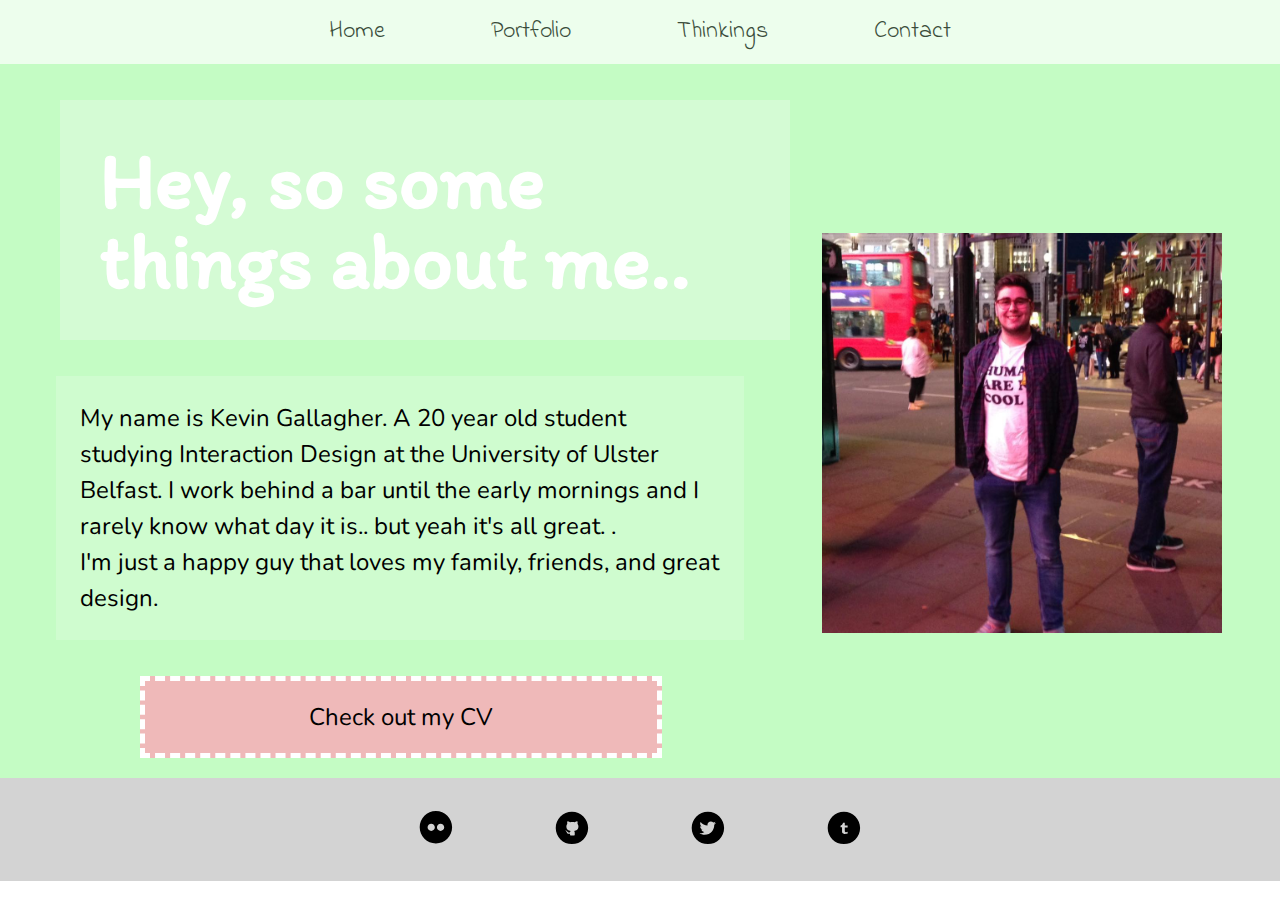
==== about.html @ bce04fdd "pls work" ====
<!DOCTYPE html>
<html>
<head>
    <link href="css/styleabout.css" media="all" type="text/css" rel="stylesheet" />
    <link href="css/animate.css" media="all" type="text/css" rel="stylesheet" />
    <title>Kevin Gallagher|About</title>
    <meta charset="UTF-8">
    <meta name="description" content="">
    <meta name="keywords" content="">
	<link href="https://fonts.googleapis.com/css?family=Coiny|Indie+Flower|Itim" rel="stylesheet"> 
    <link href="https://fonts.googleapis.com/css?family=Nunito" rel="stylesheet">

<script src="../kev/js/smooth-scroll.js"></script>

	<script>

	</script>
	
</head>

<header>

<nav class="homenav" id="top">
	<ul>
		<li>
			<a href="home.html" class="nav_item nav_item1">Home</a>
		</li> 
		<!--<li>
			<a  href="about.html" class="nav_item nav_item2">About</a>
		</li>-->
		<li>
			<a href="portfolio.html" class="nav_item nav_item3">Portfolio</a>
		</li>
		<li>
			<a href="blog.html" class="nav_item nav_item4">Thinkings</a>
		</li>
        <li>
			<a href="contact.html" class="nav_item nav_item5">Contact</a>
		</li>
	</ul>
</nav>
    </header
<body>

<section id="sectionThree" class="sectionThree">
 
	<h1 class="about"> Hey, so some things about me..</h1>
    
    <div class="me"><img src="image/me.jpg"/></div>
    <div class="aboutinfo"><p>My name is Kevin Gallagher. A 20 year old student studying Interaction Design at the University of Ulster Belfast. I work behind a bar until the early mornings and I rarely know what day it is.. but yeah it's all great. . </br/>I'm just a happy guy that loves my family, friends, and great design. 
    </p>
    	
    
    </div>
    <div class="me"><img src="image/me.jpg"/></div>
     <div class="button"><p>Check out my CV</p></div>   
        </div>
	
</section>
</body>
    <footer id="footer" class="footer">
<div class="social">
		<ul>
			<li><a href="https://www.flickr.com/photos/kevingallagherixd/"><img src="image/social-icons/flickr.svg" alt="Follow me on Flickr" /></a></li>
			<li><a href="https://github.com/kevingallagher"><img src="image/social-icons/github.svg" alt="Follow me on GitHub" /></a></li>
			<li><a href="http://www.twitter.com/kevingallag1"><img src="image/social-icons/twitter.svg" alt="Follow me on Twitter" /></a></li>
            <li><a href="http://designshideout.tumblr.com/"><img src="image/social-icons/tumblr.svg" alt="Follow me on Tumblr" /></a></li>
		</ul>
	</div>
</footer>
</html>
---- css/styleabout.css ----
/*------------------css reset-----------------*/
*{
padding:0;
margin: 0;
font-family:100%;
line-height:1em;
}
/*---------------------NAV--------------------------*/	
nav { position: fixed; text-align: center;
    left: 0;
right: 0;
margin: auto;
z-index:2 ;
background-color: white;
opacity:0.7 }
nav ul li { display: inline; 
font-family:'Indie Flower', cursive;
list-style-type: none;
    font:rgba(246, 198, 250, 100);
    font-size: 1.5em;
    text-decoration: none!important;
    list-style: none;
}
.nav_item {
	padding: 20px 50px;
	display: inline-block;
    
}
a{text-decoration: none;
color: black}
.nav_item1:hover {background-color: rgba( 246, 198, 250, 100)}
.nav_item2:hover {background-color: rgba( 196, 252, 196, 1)}
.nav_item3:hover {background-color: rgba( 239, 185, 185, 1)}
.nav_item4:hover {background-color: rgba( 179, 185, 247, 1)}
.nav_item5:hover {background-color: rgba( 246, 250, 198, 1)}
/*-----------------------------------------------*/	
section { padding: 20px; 
}
body{overflow-x: hidden;
}

.goTop{position: fixed;
margin-top: -20px;
z-index: 3;}

/*---------------------ABOUT--------------------------*/	
.sectionThree {
	height: auto;	
	background-color: rgba( 196, 252, 196,100);
    width: 100%;
   
}
h1{font-size:  5em;
    margin-top: 80px;
    margin-left: 40px;
    color:white ;
    background-color: rgba(250,250,250,0.3);
    padding:0.5em; 
    
font-family: 'Itim', cursive; 
width: 650px;}
.about{z-index: 0;position: relative}

.aboutimageandinfo{display:block;
    
width: 100%;}

.me{min-width:800px;
}

.aboutinfo {left:0;
    right:0;
    width: 100%;
padding:1.5em;
    margin:auto;

font-size: 1.5em;}
.aboutinfo p{
    font-family: 'Nunito', sans-serif;
   background-color: rgba(255,255,255,0.2);
    width: 50%;
padding:1em;
line-height:1.5em;
font-size: 1em;
text-align: ;}
.button p{font-size: 1.5em;
padding:1em 1.5em 1em 1.5em;
text-align: center;m}
.button{width:40% ;
    left:120px;
    position: relative;
    font-family: 'Nunito', sans-serif;
    background-color:  rgba( 239, 185, 185, 1);
    border: 5px;
    border-style: dashed;
    border-color: white;
    -webkit-transition: linear .2s; /* For Safari 3.1 to 6.0 */
    transition: linear .2s;
;
    
}
.button:hover{background-color: rgba( 240, 210, 210,1);
border-radius: 45px;}
.me img{width:400px;position: absolute;z-index: 1;
right:50px;
top:225px;
padding: 0.5em;}

.footer {
	height: auto;	
	background-color: lightgray;
}
	

.social{  left: 0;
        right:0;
    margin: auto;
        width:540px;
        }
.social li {list-style: none;
    display: inline-block;
    padding:2em 3em;
   width: ;
        
}
.social li:hover{opacity: 0.5;}




@media screen and (max-width: 1007px) {
    .sectionTwo .info{display: none;}
}
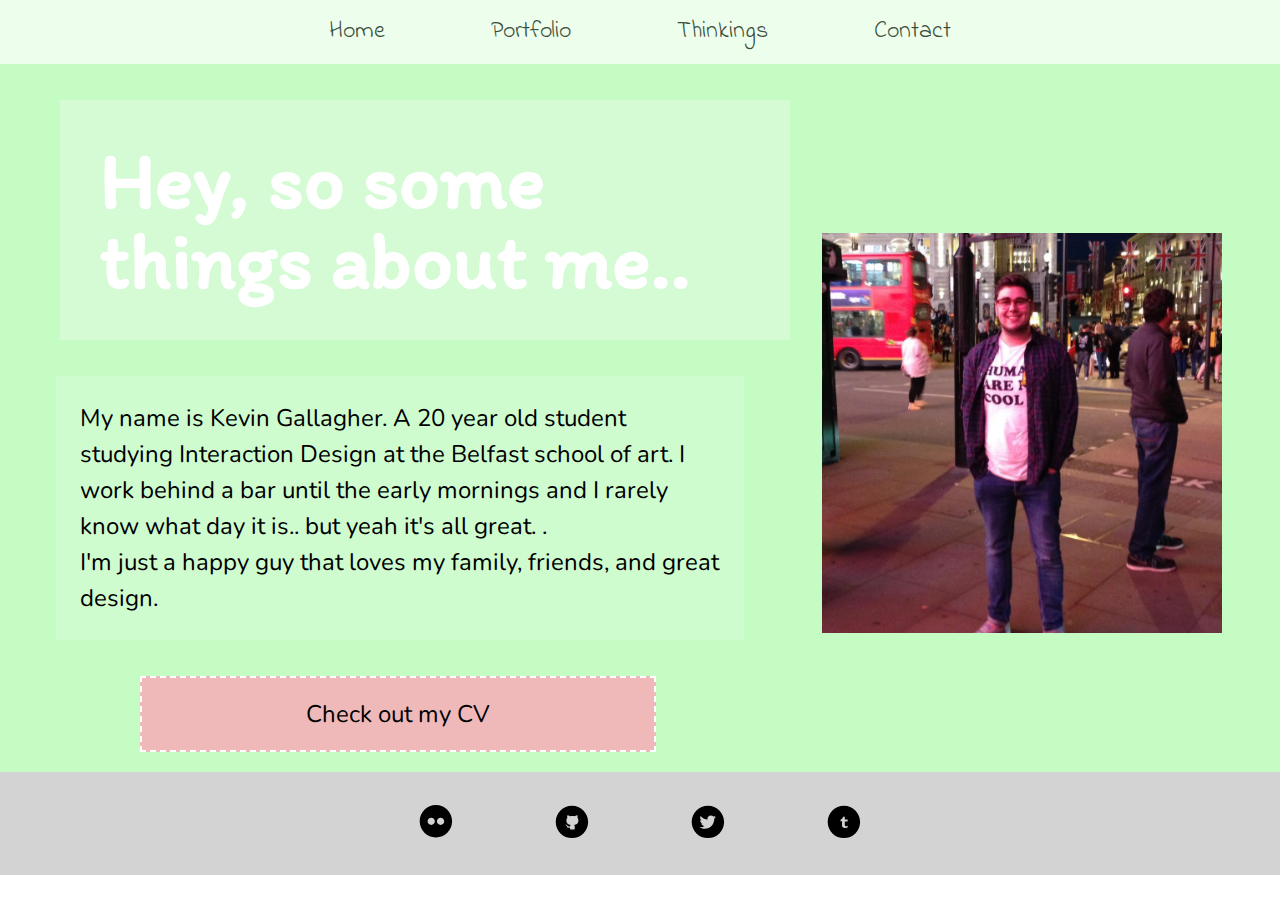
==== commit 738cf9a5: "kokok" ====
--- a/about.html
+++ b/about.html
@@ -47,7 +47,7 @@
 	<h1 class="about"> Hey, so some things about me..</h1>
     
     <div class="me"><img src="image/me.jpg"/></div>
-    <div class="aboutinfo"><p>My name is Kevin Gallagher. A 20 year old student studying Interaction Design at the University of Ulster Belfast. I work behind a bar until the early mornings and I rarely know what day it is.. but yeah it's all great. . </br/>I'm just a happy guy that loves my family, friends, and great design. 
+    <div class="aboutinfo"><p>My name is Kevin Gallagher. A 20 year old student studying Interaction Design at the Belfast school of art. I work behind a bar until the early mornings and I rarely know what day it is.. but yeah it's all great. . </br/>I'm just a happy guy that loves my family, friends, and great design. 
     </p>
     	
     
--- a/css/styleabout.css
+++ b/css/styleabout.css
@@ -91,7 +91,7 @@
     position: relative;
     font-family: 'Nunito', sans-serif;
     background-color:  rgba( 239, 185, 185, 1);
-    border: 5px;
+    border: 2px;
     border-style: dashed;
     border-color: white;
     -webkit-transition: linear .2s; /* For Safari 3.1 to 6.0 */
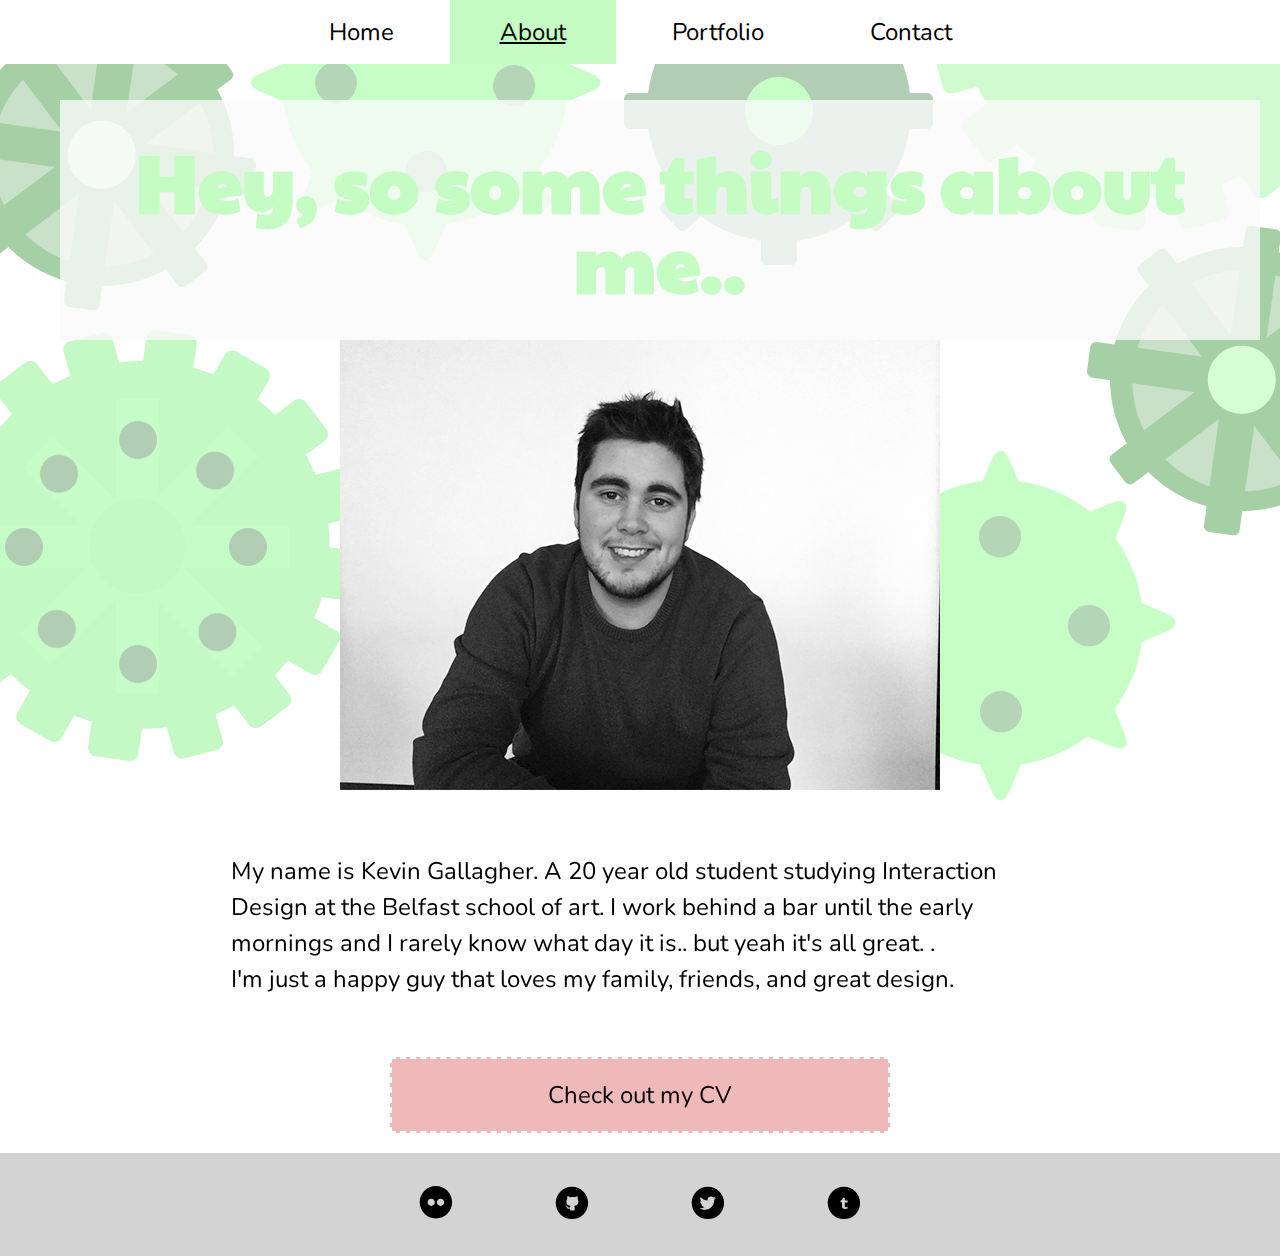
==== commit 3e7b6fa2: "j" ====
--- a/about.html
+++ b/about.html
@@ -7,8 +7,9 @@
     <meta charset="UTF-8">
     <meta name="description" content="">
     <meta name="keywords" content="">
-	<link href="https://fonts.googleapis.com/css?family=Coiny|Indie+Flower|Itim" rel="stylesheet"> 
+<link href="https://fonts.googleapis.com/css?family=Coiny|Indie+Flower|Itim" rel="stylesheet"> 
     <link href="https://fonts.googleapis.com/css?family=Nunito" rel="stylesheet">
+<link href="https://fonts.googleapis.com/css?family=Paytone+One" rel="stylesheet">
 
 <script src="../kev/js/smooth-scroll.js"></script>
 
@@ -23,17 +24,17 @@
 <nav class="homenav" id="top">
 	<ul>
 		<li>
-			<a href="home.html" class="nav_item nav_item1">Home</a>
-		</li> 
-		<!--<li>
-			<a  href="about.html" class="nav_item nav_item2">About</a>
-		</li>-->
+			<a href="index.html" class="nav_item nav_item1">Home</a>
+		</li>
+        <li>
+		<a  href="about.html" class="nav_item nav_item2">About</a>
+        </li>
 		<li>
 			<a href="portfolio.html" class="nav_item nav_item3">Portfolio</a>
 		</li>
-		<li>
+	<!--<li>
 			<a href="blog.html" class="nav_item nav_item4">Thinkings</a>
-		</li>
+		</li>-->
         <li>
 			<a href="contact.html" class="nav_item nav_item5">Contact</a>
 		</li>
@@ -41,19 +42,23 @@
 </nav>
     </header
 <body>
-
-<section id="sectionThree" class="sectionThree">
+<img class="biggear" src="image/biggearabout.png"/>
+    <img class="spikegear" src="image/spikegearabout.png"/><img class="spikegear2" src="image/spikegearabout.png"/><img class="smallgear"  src="image/smallgearabout.png"/><img class="woodengear"  src="image/woodengearabout.png"/><img class="woodengear2"  src="image/woodengearabout.png"/>
+    <img class="biggearcircles" src="image/biggearcircleabout.png"/>
+    
+<section id="sectionThree" class="flex-container">
  
-	<h1 class="about"> Hey, so some things about me..</h1>
+	<h1 class="about felx-item item1" > Hey, so some things about me..</h1>
     
-    <div class="me"><img src="image/me.jpg"/></div>
-    <div class="aboutinfo"><p>My name is Kevin Gallagher. A 20 year old student studying Interaction Design at the Belfast school of art. I work behind a bar until the early mornings and I rarely know what day it is.. but yeah it's all great. . </br/>I'm just a happy guy that loves my family, friends, and great design. 
-    </p>
+    <div class="me flex-item item2"><img src="image/me.jpg"/></div>
+    <div class="aboutinfo flex-item item3">
+        <p>My name is Kevin Gallagher. A 20 year old student studying Interaction Design at the Belfast school of art. I work behind a bar until the early mornings and I rarely know what day it is.. but yeah it's all great. . </br/> I'm just a happy guy that loves my family, friends, and great design. 
+        </p>
     	
     
     </div>
-    <div class="me"><img src="image/me.jpg"/></div>
-     <div class="button"><p>Check out my CV</p></div>   
+  
+     <div class="button flex-item item4"><p><a href="cv.pdf" target="_blank">Check out my CV</a></p></div>   
         </div>
 	
 </section>
--- a/css/styleabout.css
+++ b/css/styleabout.css
@@ -11,10 +11,9 @@
 right: 0;
 margin: auto;
 z-index:2 ;
-background-color: white;
-opacity:0.7 }
+background-color: white;}
 nav ul li { display: inline; 
-font-family:'Indie Flower', cursive;
+font-family: 'Nunito', sans-serif;
 list-style-type: none;
     font:rgba(246, 198, 250, 100);
     font-size: 1.5em;
@@ -26,15 +25,21 @@
 	display: inline-block;
     
 }
+
+.nav_item2{background-color: rgba( 196, 252, 196, 1);
+text-decoration: underline;
+}
+
 a{text-decoration: none;
 color: black}
 .nav_item1:hover {background-color: rgba( 246, 198, 250, 100)}
-.nav_item2:hover {background-color: rgba( 196, 252, 196, 1)}
+
 .nav_item3:hover {background-color: rgba( 239, 185, 185, 1)}
 .nav_item4:hover {background-color: rgba( 179, 185, 247, 1)}
 .nav_item5:hover {background-color: rgba( 246, 250, 198, 1)}
 /*-----------------------------------------------*/	
-section { padding: 20px; 
+section { padding: 20px;
+    
 }
 body{overflow-x: hidden;
 }
@@ -42,6 +47,74 @@
 .goTop{position: fixed;
 margin-top: -20px;
 z-index: 3;}
+
+
+.biggearcircles{position: fixed;float:left;
+left:-100px; 
+top:330px;
+    z-index: -1;
+    -webkit-animation:spin 4s linear infinite;
+    -moz-animation:spin 4s linear infinite;
+    animation:spin 50s linear infinite;
+
+@-moz-keyframes spin { 100% { -moz-transform: rotate(360deg); } }
+@-webkit-keyframes spin { 100% { -webkit-transform: rotate(360deg); } }
+    @keyframes spin { 100% { -webkit-transform: rotate(360deg); transform:rotate(360deg); } }}
+.biggear{position: fixed;
+ z-index: -1;
+float:right;
+right: -100px;top:-200px;
+      -webkit-animation:spin 4s linear infinite;
+    -moz-animation:spin 4s linear infinite;
+    animation:spin 50s linear infinite;
+
+@-moz-keyframes spin { 100% { -moz-transform: rotate(360deg); } }
+@-webkit-keyframes spin { 100% { -webkit-transform: rotate(360deg); } }
+    @keyframes spin { 100% { -webkit-transform: rotate(360deg); transform:rotate(360deg); } }}
+
+.smallgear{position: fixed;float:right;right:340px; z-index: -1;
+top:-50px;   -webkit-animation:spin 4s linear infinite;
+    -moz-animation:spin 4s linear infinite;
+    animation:spin 30s linear infinite;
+
+@-moz-keyframes spin { 100% { -moz-transform: rotate(360deg); } }
+@-webkit-keyframes spin { 100% { -webkit-transform: rotate(360deg); } }
+    @keyframes spin { 100% { -webkit-transform: rotate(360deg); transform:rotate(360deg); } }}
+.spikegear{position: fixed;float:right;right:100px;top:440px; z-index: -1;
+       -webkit-animation:spin 4s linear infinite;
+    -moz-animation:spin 4s linear infinite;
+    animation:spin 40s linear infinite;
+
+@-moz-keyframes spin { 100% { -moz-transform: rotate(360deg); } }
+@-webkit-keyframes spin { 100% { -webkit-transform: rotate(360deg); } }
+    @keyframes spin { 100% { -webkit-transform: rotate(360deg); transform:rotate(360deg); } }
+}
+.spikegear2{position: fixed;float:left;left:250px;top:-100px; z-index: -1;
+    
+       -webkit-animation:spin 4s linear infinite;
+    -moz-animation:spin 4s linear infinite;
+    animation:spin 40s linear infinite;
+
+@-moz-keyframes spin { 100% { -moz-transform: rotate(360deg); } }
+@-webkit-keyframes spin { 100% { -webkit-transform: rotate(360deg); } }
+    @keyframes spin { 100% { -webkit-transform: rotate(360deg); transform:rotate(360deg); } }
+}
+.woodengear{position: fixed;float:right; left:-60px;  z-index: -1; -webkit-animation:spin 4s linear infinite;
+    -moz-animation:spin 4s linear infinite;
+    animation:spin 30s linear infinite;
+
+@-moz-keyframes spin { 100% { -moz-transform: rotate(-360deg); } }
+@-webkit-keyframes spin { 100% { -webkit-transform: rotate(-360deg); } }
+    @keyframes spin { 100% { -webkit-transform: rotate(-360deg); transform:rotate(360deg); } }}
+
+.woodengear2{position: fixed;float:right; right:-120px;top:225px; z-index: -1;  -webkit-animation:spin 4s linear infinite;
+    -moz-animation:spin 4s linear infinite;
+    animation:spin 25s linear infinite;
+}
+@-moz-keyframes spin { 100% { -moz-transform: rotate(-360deg); } }
+@-webkit-keyframes spin { 100% { -webkit-transform: rotate(-360deg); } }
+    @keyframes spin { 100% { -webkit-transform: rotate(-360deg); transform:rotate(360deg); } }
+
 
 /*---------------------ABOUT--------------------------*/	
 .sectionThree {
@@ -50,23 +123,26 @@
     width: 100%;
    
 }
+.flex-container{display: flex;
+   flex-wrap: wrap;
+justify-content: center;}
+.flex-item{}
 h1{font-size:  5em;
     margin-top: 80px;
     margin-left: 40px;
-    color:white ;
-    background-color: rgba(250,250,250,0.3);
+    color:rgba( 196, 252, 196,100);
+    background-color: rgba(250,250,250,0.8);
     padding:0.5em; 
     
-font-family: 'Itim', cursive; 
-width: 650px;}
+font-family: 'Paytone One', sans-serif;
+text-align: center;}
 .about{z-index: 0;position: relative}
-
+.me{width: 50hw}
 .aboutimageandinfo{display:block;
     
 width: 100%;}
 
-.me{min-width:800px;
-}
+
 
 .aboutinfo {left:0;
     right:0;
@@ -78,17 +154,18 @@
 .aboutinfo p{
     font-family: 'Nunito', sans-serif;
    background-color: rgba(255,255,255,0.2);
-    width: 50%;
+   width:70%;
+    margin: auto;
 padding:1em;
 line-height:1.5em;
 font-size: 1em;
-text-align: ;}
+}
 .button p{font-size: 1.5em;
 padding:1em 1.5em 1em 1.5em;
-text-align: center;m}
+text-align: center;}
 .button{width:40% ;
-    left:120px;
-    position: relative;
+   
+   
     font-family: 'Nunito', sans-serif;
     background-color:  rgba( 239, 185, 185, 1);
     border: 2px;
@@ -101,10 +178,7 @@
 }
 .button:hover{background-color: rgba( 240, 210, 210,1);
 border-radius: 45px;}
-.me img{width:400px;position: absolute;z-index: 1;
-right:50px;
-top:225px;
-padding: 0.5em;}
+
 
 .footer {
 	height: auto;	
